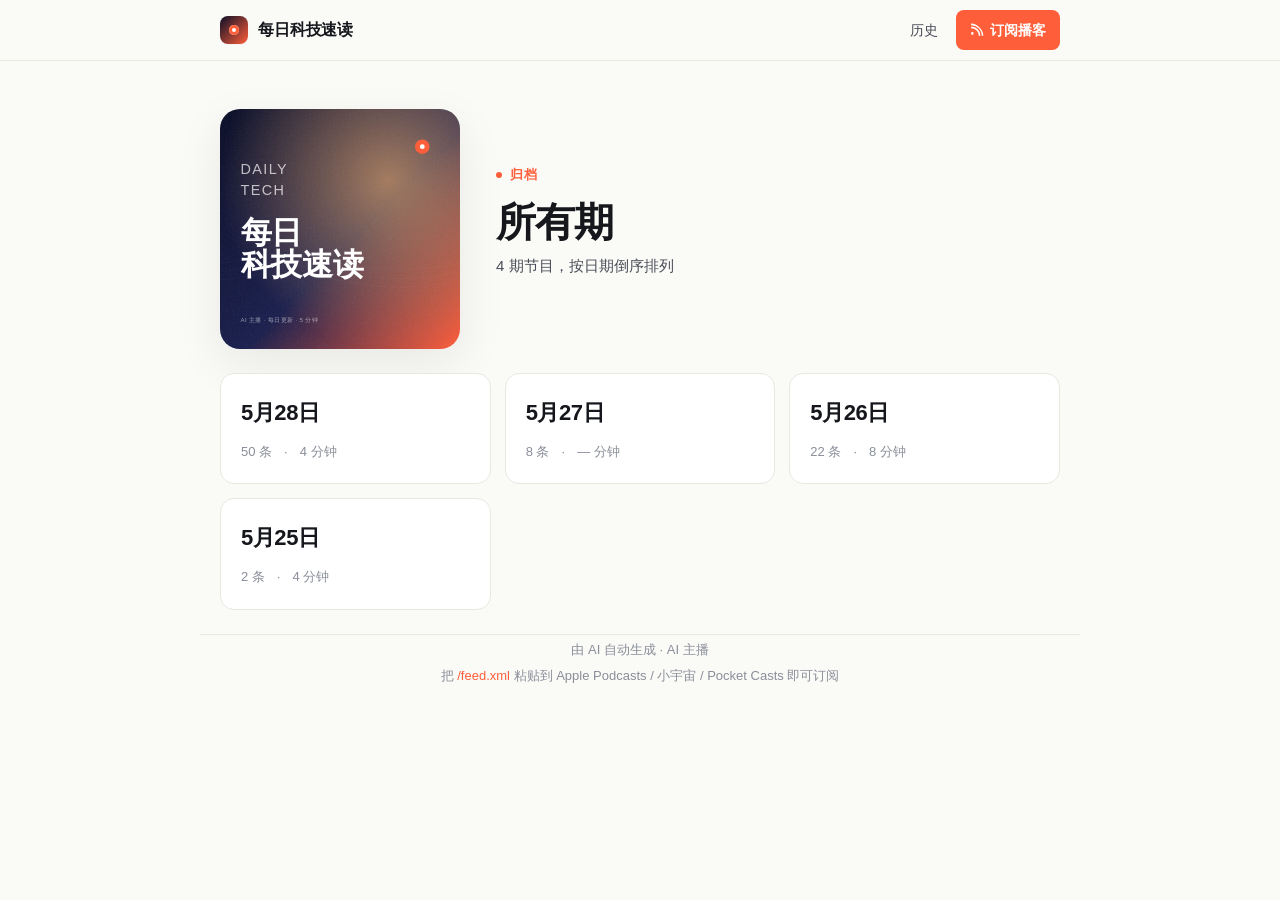
==== site/archive.html @ ce82f00d "feat: 初始化每日科技速读项目 每天自动抓取昨日中英文科技新闻 → Gemini 摘要 → mify TTS 合成播客 → 输出网站和 RSS。  包含: - src/: fetch / summ" ====
<!doctype html>
<html lang="zh-cn">
<head>
<meta charset="utf-8" />
<meta name="viewport" content="width=device-width, initial-scale=1, viewport-fit=cover, user-scalable=no" />
<meta name="theme-color" content="#fafaf7" media="(prefers-color-scheme: light)" />
<meta name="theme-color" content="#0d0e12" media="(prefers-color-scheme: dark)" />

<title>历史归档 · 每日科技速读</title>
<meta name="description" content="每天 5 分钟,听完昨天最重要的科技新闻。AI 总结播报,中英文一手信息。" />

<!-- 标准图标 -->
<link rel="icon" type="image/svg+xml" href="/static/favicon.svg" />
<link rel="icon" type="image/png" sizes="192x192" href="/static/icon-192.png" />

<!-- iOS 主屏图标 + 启动样式 -->
<link rel="apple-touch-icon" sizes="180x180" href="/static/apple-touch-icon.png" />
<meta name="apple-mobile-web-app-capable" content="yes" />
<meta name="apple-mobile-web-app-status-bar-style" content="black-translucent" />
<meta name="apple-mobile-web-app-title" content="科技速读" />

<!-- PWA -->
<link rel="manifest" href="/static/manifest.json" />

<!-- 订阅 -->
<link rel="alternate" type="application/rss+xml" title="每日科技速读 播客订阅" href="/feed.xml" />

<!-- OpenGraph (微信/IM 分享卡片) -->
<meta property="og:title" content="每日科技速读" />
<meta property="og:description" content="每天 5 分钟,听完昨天最重要的科技新闻。AI 总结播报,中英文一手信息。" />
<meta property="og:image" content="/static/cover.png" />
<meta property="og:type" content="website" />

<link rel="stylesheet" href="/static/style.css" />
</head>
<body>
<header class="topbar">
  <div class="container">
    <a href="/" class="brand">
      <span class="brand-logo" aria-hidden="true"></span>
      <span>每日科技速读</span>
    </a>
    <nav class="topnav">
      <a href="/archive.html">历史</a>
      <a href="/feed.xml" class="subscribe" title="复制 RSS URL 到播客 App 订阅">
        <svg viewBox="0 0 24 24" fill="currentColor" aria-hidden="true"><path d="M6.18 17.82a2.18 2.18 0 1 1-4.36 0 2.18 2.18 0 0 1 4.36 0M2 8.86A12.93 12.93 0 0 1 15.14 22h2.83A15.81 15.81 0 0 0 2 6.03zm0-4.99A17.91 17.91 0 0 1 20.13 22h2.83C22.96 11.96 12.04 1.04 2 1.04z"/></svg>
        订阅播客
      </a>
    </nav>
  </div>
</header>
<main class="container">
<section class="hero" style="margin-bottom:24px">
  <div class="hero-cover">
    <img src="/static/cover.svg" alt="每日科技速读 封面" />
  </div>
  <div class="hero-meta">
    <div class="hero-eyebrow">归档</div>
    <h1 class="hero-title">所有期</h1>
    <p class="hero-sub">4 期节目，按日期倒序排列</p>
  </div>
</section>

<div class="archive-grid">
  <a class="archive-card" href="/episodes/2026-05-28.html">
    <span class="date">5月28日</span>
    <span class="stats">
      <span>50 条</span>
      <span>·</span>
      <span>4 分钟</span>
    </span>
  </a>
  <a class="archive-card" href="/episodes/2026-05-27.html">
    <span class="date">5月27日</span>
    <span class="stats">
      <span>8 条</span>
      <span>·</span>
      <span>— 分钟</span>
    </span>
  </a>
  <a class="archive-card" href="/episodes/2026-05-26.html">
    <span class="date">5月26日</span>
    <span class="stats">
      <span>22 条</span>
      <span>·</span>
      <span>8 分钟</span>
    </span>
  </a>
  <a class="archive-card" href="/episodes/2026-05-25.html">
    <span class="date">5月25日</span>
    <span class="stats">
      <span>2 条</span>
      <span>·</span>
      <span>4 分钟</span>
    </span>
  </a>
</div>
</main>
<footer class="container">
  <p>由 AI 自动生成 · AI 主播</p>
  <p>把 <a href="/feed.xml">/feed.xml</a> 粘贴到 Apple Podcasts / 小宇宙 / Pocket Casts 即可订阅</p>
</footer>
</body>
</html>
---- static/style.css ----
/* ======================================================
   每日科技速读 — 现代播客网站
   ====================================================== */

:root {
  --brand: #ff5e3a;
  --brand-soft: #fff1ec;
  --brand-deep: #d6411f;
  --bg: #fafaf7;
  --surface: #ffffff;
  --surface-elev: #ffffff;
  --border: #ebe7e0;
  --border-strong: #d8d3ca;
  --text: #15171c;
  --text-2: #4a4d57;
  --text-3: #8a8e99;
  --shadow-sm: 0 1px 2px rgba(20, 22, 30, 0.04);
  --shadow-md: 0 6px 24px rgba(20, 22, 30, 0.06);
  --shadow-lg: 0 16px 48px rgba(20, 22, 30, 0.08);
  --r-sm: 8px;
  --r-md: 14px;
  --r-lg: 20px;
  --r-xl: 28px;
}

@media (prefers-color-scheme: dark) {
  :root {
    --brand: #ff7a5c;
    --brand-soft: #2a1812;
    --brand-deep: #ff5e3a;
    --bg: #0d0e12;
    --surface: #16181f;
    --surface-elev: #1c1f28;
    --border: #262932;
    --border-strong: #353944;
    --text: #f1f2f5;
    --text-2: #b9bcc7;
    --text-3: #7c818d;
    --shadow-sm: 0 1px 2px rgba(0, 0, 0, 0.4);
    --shadow-md: 0 6px 24px rgba(0, 0, 0, 0.4);
    --shadow-lg: 0 16px 48px rgba(0, 0, 0, 0.5);
  }
}

* { box-sizing: border-box; }

html { -webkit-text-size-adjust: 100%; }

body {
  margin: 0;
  font-family: -apple-system, BlinkMacSystemFont, "PingFang SC", "Helvetica Neue",
    "Microsoft YaHei", "Segoe UI", Roboto, sans-serif;
  font-size: 16px;
  line-height: 1.75;
  color: var(--text);
  background: var(--bg);
  -webkit-font-smoothing: antialiased;
  -moz-osx-font-smoothing: grayscale;
  text-rendering: optimizeLegibility;
  font-feature-settings: "kern", "liga", "palt";
  /* iOS safe-area: 全面屏底部 home indicator 不挡内容 */
  padding-bottom: env(safe-area-inset-bottom);
  /* 禁止 iOS 双击放大,我们已经把 viewport 锁了 user-scalable=no */
  touch-action: manipulation;
  /* 移除 tap 时的高亮蓝色 */
  -webkit-tap-highlight-color: transparent;
}

/* iOS standalone mode (从主屏启动) 顶部加 padding 让内容不顶到状态栏 */
@media (display-mode: standalone) {
  .topbar { padding-top: env(safe-area-inset-top); }
}

a { color: var(--brand); text-decoration: none; }
a:hover { color: var(--brand-deep); }

img, svg { display: block; max-width: 100%; }

.container { max-width: 880px; margin: 0 auto; padding: 0 20px; }

/* ----------------- Header ----------------- */

.topbar {
  position: sticky;
  top: 0;
  z-index: 50;
  background: color-mix(in srgb, var(--bg) 88%, transparent);
  backdrop-filter: saturate(180%) blur(20px);
  -webkit-backdrop-filter: saturate(180%) blur(20px);
  border-bottom: 1px solid var(--border);
}
.topbar .container {
  height: 60px;
  display: flex;
  align-items: center;
  justify-content: space-between;
}
.brand {
  display: flex;
  align-items: center;
  gap: 10px;
  font-weight: 700;
  font-size: 16px;
  color: var(--text);
  letter-spacing: -0.01em;
}
.brand:hover { color: var(--text); }
.brand-logo {
  width: 28px;
  height: 28px;
  border-radius: 8px;
  background: linear-gradient(135deg, #0a0e27 0%, var(--brand) 100%);
  display: grid;
  place-items: center;
  box-shadow: var(--shadow-sm);
}
.brand-logo::after {
  content: "";
  width: 10px;
  height: 10px;
  border-radius: 50%;
  background: #fff;
  box-shadow: inset 0 0 0 3px var(--brand);
}
.topnav { display: flex; gap: 4px; align-items: center; }
.topnav a {
  padding: 8px 14px;
  font-size: 14px;
  font-weight: 500;
  color: var(--text-2);
  border-radius: 8px;
  transition: all 0.15s;
}
.topnav a:hover { color: var(--text); background: var(--surface-elev); }
.topnav .subscribe {
  background: var(--brand);
  color: #fff;
  font-weight: 600;
  padding: 8px 14px;
  display: inline-flex;
  align-items: center;
  gap: 6px;
}
.topnav .subscribe:hover { background: var(--brand-deep); color: #fff; }
.topnav .subscribe svg { width: 14px; height: 14px; }

/* ----------------- Hero ----------------- */

.hero {
  display: grid;
  grid-template-columns: 240px 1fr;
  gap: 36px;
  margin: 48px 0 36px;
  align-items: center;
}
.hero-cover {
  width: 240px;
  height: 240px;
  border-radius: var(--r-lg);
  box-shadow: var(--shadow-lg);
  overflow: hidden;
}
.hero-cover img, .hero-cover svg { width: 100%; height: 100%; object-fit: cover; }

.hero-meta { min-width: 0; }
.hero-eyebrow {
  display: inline-flex;
  align-items: center;
  gap: 8px;
  font-size: 13px;
  font-weight: 600;
  color: var(--brand);
  text-transform: uppercase;
  letter-spacing: 0.08em;
  margin-bottom: 12px;
}
.hero-eyebrow::before {
  content: "";
  width: 6px; height: 6px; border-radius: 50%;
  background: var(--brand);
  animation: pulse 2s infinite;
}
@keyframes pulse {
  0%, 100% { opacity: 1; }
  50% { opacity: 0.3; }
}
.hero-title {
  font-size: 40px;
  font-weight: 800;
  letter-spacing: -0.02em;
  line-height: 1.15;
  margin: 0 0 8px;
  color: var(--text);
}
.hero-sub {
  color: var(--text-2);
  font-size: 15px;
  margin: 0 0 20px;
}
.hero-stats {
  display: flex;
  gap: 18px;
  font-size: 14px;
  color: var(--text-3);
}
.hero-stats .dot { color: var(--border-strong); }

/* ----------------- Player ----------------- */

.player {
  background: var(--surface);
  border: 1px solid var(--border);
  border-radius: var(--r-lg);
  padding: 20px 24px;
  margin: 0 0 40px;
  box-shadow: var(--shadow-md);
}
.player-row {
  display: flex;
  align-items: center;
  gap: 16px;
  margin-bottom: 14px;
}
.btn-play {
  width: 56px;
  height: 56px;
  border-radius: 50%;
  border: 0;
  background: var(--brand);
  color: #fff;
  cursor: pointer;
  display: grid;
  place-items: center;
  box-shadow: 0 4px 16px rgba(255, 94, 58, 0.35);
  transition: transform 0.1s, background 0.15s;
  flex-shrink: 0;
}
.btn-play:hover { background: var(--brand-deep); transform: scale(1.04); }
.btn-play:active { transform: scale(0.96); }
.btn-play svg { width: 22px; height: 22px; fill: currentColor; }

.btn-skip {
  width: 38px; height: 38px;
  border-radius: 50%;
  border: 1px solid var(--border-strong);
  background: transparent;
  color: var(--text-2);
  cursor: pointer;
  display: grid;
  place-items: center;
  font-size: 11px;
  font-weight: 600;
  transition: all 0.15s;
}
.btn-skip:hover { color: var(--text); border-color: var(--text-3); background: var(--surface-elev); }

.player-times {
  margin-left: auto;
  font-variant-numeric: tabular-nums;
  font-size: 13px;
  color: var(--text-3);
}
.player-times .now { color: var(--text); font-weight: 500; }

.player-bar {
  position: relative;
  height: 6px;
  background: var(--border);
  border-radius: 3px;
  cursor: pointer;
  overflow: hidden;
}
.player-bar-fill {
  position: absolute;
  inset: 0;
  width: 0%;
  background: var(--brand);
  border-radius: 3px;
  transition: width 0.1s linear;
}
.player-bar-thumb {
  position: absolute;
  top: 50%;
  width: 12px; height: 12px;
  border-radius: 50%;
  background: var(--brand);
  box-shadow: 0 0 0 3px var(--surface);
  transform: translate(-50%, -50%);
  left: 0%;
  pointer-events: none;
}

.player-aux {
  display: flex;
  gap: 10px;
  margin-top: 14px;
  padding-top: 14px;
  border-top: 1px dashed var(--border);
  font-size: 13px;
  color: var(--text-3);
  align-items: center;
}
.speed {
  display: inline-flex;
  background: var(--surface-elev);
  border: 1px solid var(--border);
  border-radius: 999px;
  padding: 2px;
  gap: 2px;
}
.speed button {
  border: 0;
  background: transparent;
  padding: 4px 10px;
  font-size: 12px;
  font-weight: 600;
  color: var(--text-3);
  cursor: pointer;
  border-radius: 999px;
  font-variant-numeric: tabular-nums;
}
.speed button.on { background: var(--brand); color: #fff; }
.player-aux .download {
  margin-left: auto;
  display: inline-flex;
  align-items: center;
  gap: 6px;
  color: var(--text-3);
  font-size: 13px;
}
.player-aux .download:hover { color: var(--brand); }

/* ----------------- Script ----------------- */

.script {
  background: var(--surface);
  border: 1px solid var(--border);
  border-radius: var(--r-md);
  padding: 0;
  margin: 0 0 40px;
  overflow: hidden;
}
.script summary {
  list-style: none;
  cursor: pointer;
  padding: 14px 20px;
  font-size: 14px;
  font-weight: 600;
  color: var(--text-2);
  display: flex;
  align-items: center;
  gap: 8px;
  user-select: none;
}
.script summary::-webkit-details-marker { display: none; }
.script summary::before {
  content: "▸";
  color: var(--text-3);
  transition: transform 0.2s;
  font-size: 12px;
}
.script[open] summary::before { transform: rotate(90deg); }
.script-body {
  padding: 0 24px 22px;
  color: var(--text-2);
  white-space: pre-wrap;
  font-size: 15px;
  line-height: 1.95;
}

/* ----------------- News list ----------------- */

.section-title {
  font-size: 13px;
  font-weight: 700;
  color: var(--text-3);
  text-transform: uppercase;
  letter-spacing: 0.1em;
  margin: 32px 0 16px;
}

.topic {
  margin-bottom: 32px;
}
.topic-head {
  display: flex;
  align-items: center;
  gap: 10px;
  margin: 24px 0 14px;
}
.topic-head h3 {
  margin: 0;
  font-size: 18px;
  font-weight: 700;
  letter-spacing: -0.01em;
  color: var(--text);
}
.topic-count {
  font-size: 12px;
  color: var(--text-3);
  background: var(--surface-elev);
  border: 1px solid var(--border);
  border-radius: 999px;
  padding: 1px 9px;
  font-variant-numeric: tabular-nums;
}

.news-list { list-style: none; padding: 0; margin: 0; }
.news-card {
  background: var(--surface);
  border: 1px solid var(--border);
  border-radius: var(--r-md);
  padding: 18px 22px;
  margin-bottom: 10px;
  transition: border-color 0.15s, transform 0.15s, box-shadow 0.15s;
}
.news-card:hover {
  border-color: var(--border-strong);
  transform: translateY(-1px);
  box-shadow: var(--shadow-sm);
}
.news-head {
  display: flex;
  align-items: flex-start;
  gap: 12px;
  margin-bottom: 8px;
}
.news-importance {
  flex-shrink: 0;
  display: inline-flex;
  gap: 2px;
  margin-top: 7px;
}
.news-importance .d {
  width: 6px; height: 6px;
  border-radius: 50%;
  background: var(--border-strong);
}
.news-importance .d.on { background: var(--brand); }
.news-card .title {
  font-size: 16px;
  font-weight: 600;
  letter-spacing: -0.01em;
  line-height: 1.4;
  color: var(--text);
  flex: 1;
  min-width: 0;
}
.news-card .title:hover { color: var(--brand); }
.news-meta {
  display: flex;
  gap: 8px;
  align-items: center;
  font-size: 12px;
  color: var(--text-3);
  margin-bottom: 8px;
  margin-left: 18px;
}
.news-meta .source {
  font-weight: 500;
}
.news-meta .lang {
  display: inline-block;
  font-size: 10px;
  font-weight: 700;
  padding: 1px 6px;
  border-radius: 4px;
  background: var(--surface-elev);
  border: 1px solid var(--border);
  color: var(--text-3);
  letter-spacing: 0.05em;
}
.news-summary {
  margin: 6px 0 10px 18px;
  color: var(--text-2);
  font-size: 14.5px;
  line-height: 1.7;
}
.news-points {
  margin: 0 0 0 18px;
  padding: 0;
  list-style: none;
}
.news-points li {
  position: relative;
  padding-left: 18px;
  margin: 4px 0;
  font-size: 13.5px;
  color: var(--text-2);
  line-height: 1.65;
}
.news-points li::before {
  content: "";
  position: absolute;
  left: 4px; top: 9px;
  width: 5px; height: 5px;
  border-radius: 50%;
  background: var(--brand);
  opacity: 0.7;
}

/* ----------------- Archive ----------------- */

.archive-grid {
  display: grid;
  grid-template-columns: repeat(auto-fill, minmax(240px, 1fr));
  gap: 14px;
  margin: 24px 0;
}
.archive-card {
  display: flex;
  flex-direction: column;
  background: var(--surface);
  border: 1px solid var(--border);
  border-radius: var(--r-md);
  padding: 20px;
  text-decoration: none;
  transition: all 0.15s;
}
.archive-card:hover {
  border-color: var(--brand);
  transform: translateY(-2px);
  box-shadow: var(--shadow-md);
}
.archive-card .date {
  font-size: 22px;
  font-weight: 700;
  letter-spacing: -0.02em;
  color: var(--text);
  margin-bottom: 8px;
  font-variant-numeric: tabular-nums;
}
.archive-card .stats {
  font-size: 13px;
  color: var(--text-3);
  margin-top: auto;
  display: flex;
  gap: 12px;
}

/* ----------------- Footer ----------------- */

footer {
  margin: 80px 0 40px;
  padding-top: 28px;
  border-top: 1px solid var(--border);
  text-align: center;
  color: var(--text-3);
  font-size: 13px;
}
footer p { margin: 4px 0; }

/* ----------------- Responsive ----------------- */

@media (max-width: 640px) {
  .container { padding: 0 16px; }

  /* Hero: 封面居中,文字垂直堆 */
  .hero {
    grid-template-columns: 1fr;
    gap: 18px;
    text-align: left;
    margin: 24px 0 20px;
  }
  .hero-cover {
    width: 180px;
    height: 180px;
    margin: 0 auto;
  }
  .hero-meta { text-align: center; }
  .hero-eyebrow { justify-content: center; }
  .hero-stats { justify-content: center; }
  .hero-title {
    font-size: 26px;
    letter-spacing: -0.01em;
  }
  .hero-sub { font-size: 14px; line-height: 1.6; }

  /* Player: 大按钮、紧凑布局 */
  .player {
    padding: 18px 16px;
    margin: 0 -16px 24px;  /* 抵消 container padding,贴边 */
    border-radius: 0;
    border-left: 0;
    border-right: 0;
    box-shadow: none;
  }
  .player-row { gap: 12px; }
  .btn-play {
    width: 64px;
    height: 64px;
    box-shadow: 0 6px 20px rgba(255, 94, 58, 0.4);
  }
  .btn-play svg { width: 26px; height: 26px; }
  .btn-skip {
    width: 44px;
    height: 44px;  /* iOS HIG 推荐最小触控 44px */
    font-size: 12px;
  }
  .player-bar {
    height: 8px;  /* 触屏更易点 */
    border-radius: 4px;
  }
  .player-bar-thumb { width: 16px; height: 16px; }
  .player-times { font-size: 14px; }
  .player-aux { padding-top: 12px; margin-top: 12px; }
  .speed button { padding: 6px 12px; font-size: 13px; }

  /* Script 折叠区 */
  .script summary { padding: 16px; font-size: 14px; }
  .script-body { padding: 0 18px 20px; font-size: 14.5px; }

  /* News list */
  .section-title { margin-top: 24px; }
  .topic-head h3 { font-size: 17px; }
  .news-card {
    padding: 16px;
    margin-bottom: 8px;
    border-radius: 12px;
  }
  .news-card .title { font-size: 15.5px; line-height: 1.45; }
  .news-meta { margin-left: 0; }
  .news-summary { margin-left: 0; font-size: 14px; }
  .news-points { margin-left: 0; }
  .news-importance { margin-top: 5px; }

  /* Topbar:隐藏次要链接,只留品牌+订阅按钮 */
  .topbar .container { height: 56px; }
  .topnav a:not(.subscribe) { display: none; }
  .topnav .subscribe { padding: 8px 12px; font-size: 13px; }
  .brand { font-size: 15px; }

  /* Archive */
  .archive-grid {
    grid-template-columns: repeat(2, 1fr);
    gap: 10px;
  }
  .archive-card { padding: 16px; }
  .archive-card .date { font-size: 18px; }
  .archive-card .stats { font-size: 12px; }

  footer { margin: 50px 0 30px; }
}

/* 极窄屏(iPhone SE 等):再压一档 */
@media (max-width: 380px) {
  .hero-cover { width: 150px; height: 150px; }
  .hero-title { font-size: 22px; }
  .archive-grid { grid-template-columns: 1fr; }
}
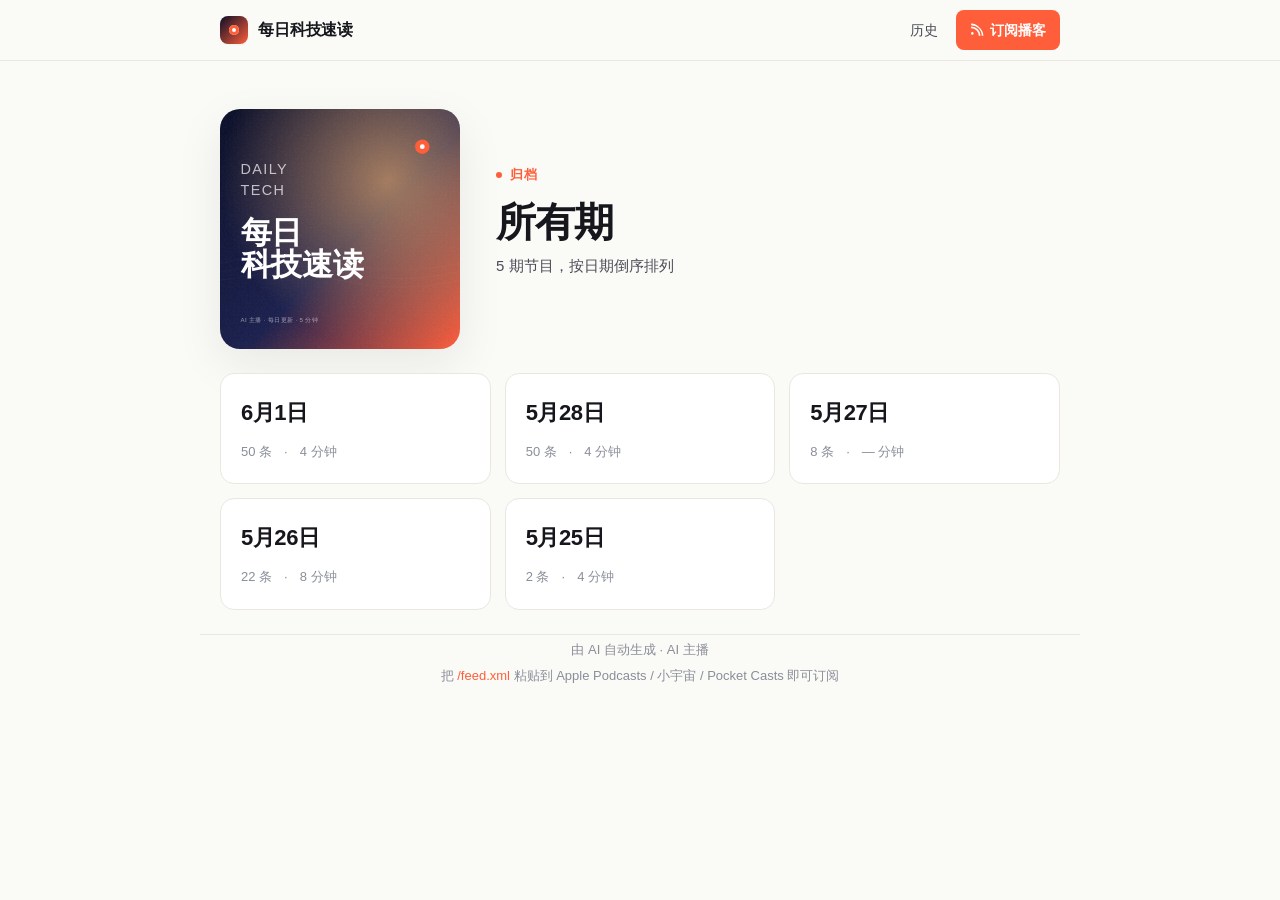
==== commit a231f804: "feat: 切到本地 launchd + mp3 进 Git GitHub Actions 跨不到 mify 内网,改成本地 launchd 每天上午 10:03 跑: - scripts/daily" ====
--- a/site/archive.html
+++ b/site/archive.html
@@ -57,11 +57,19 @@
   <div class="hero-meta">
     <div class="hero-eyebrow">归档</div>
     <h1 class="hero-title">所有期</h1>
-    <p class="hero-sub">4 期节目，按日期倒序排列</p>
+    <p class="hero-sub">5 期节目，按日期倒序排列</p>
   </div>
 </section>
 
 <div class="archive-grid">
+  <a class="archive-card" href="/episodes/2026-06-01.html">
+    <span class="date">6月1日</span>
+    <span class="stats">
+      <span>50 条</span>
+      <span>·</span>
+      <span>4 分钟</span>
+    </span>
+  </a>
   <a class="archive-card" href="/episodes/2026-05-28.html">
     <span class="date">5月28日</span>
     <span class="stats">
